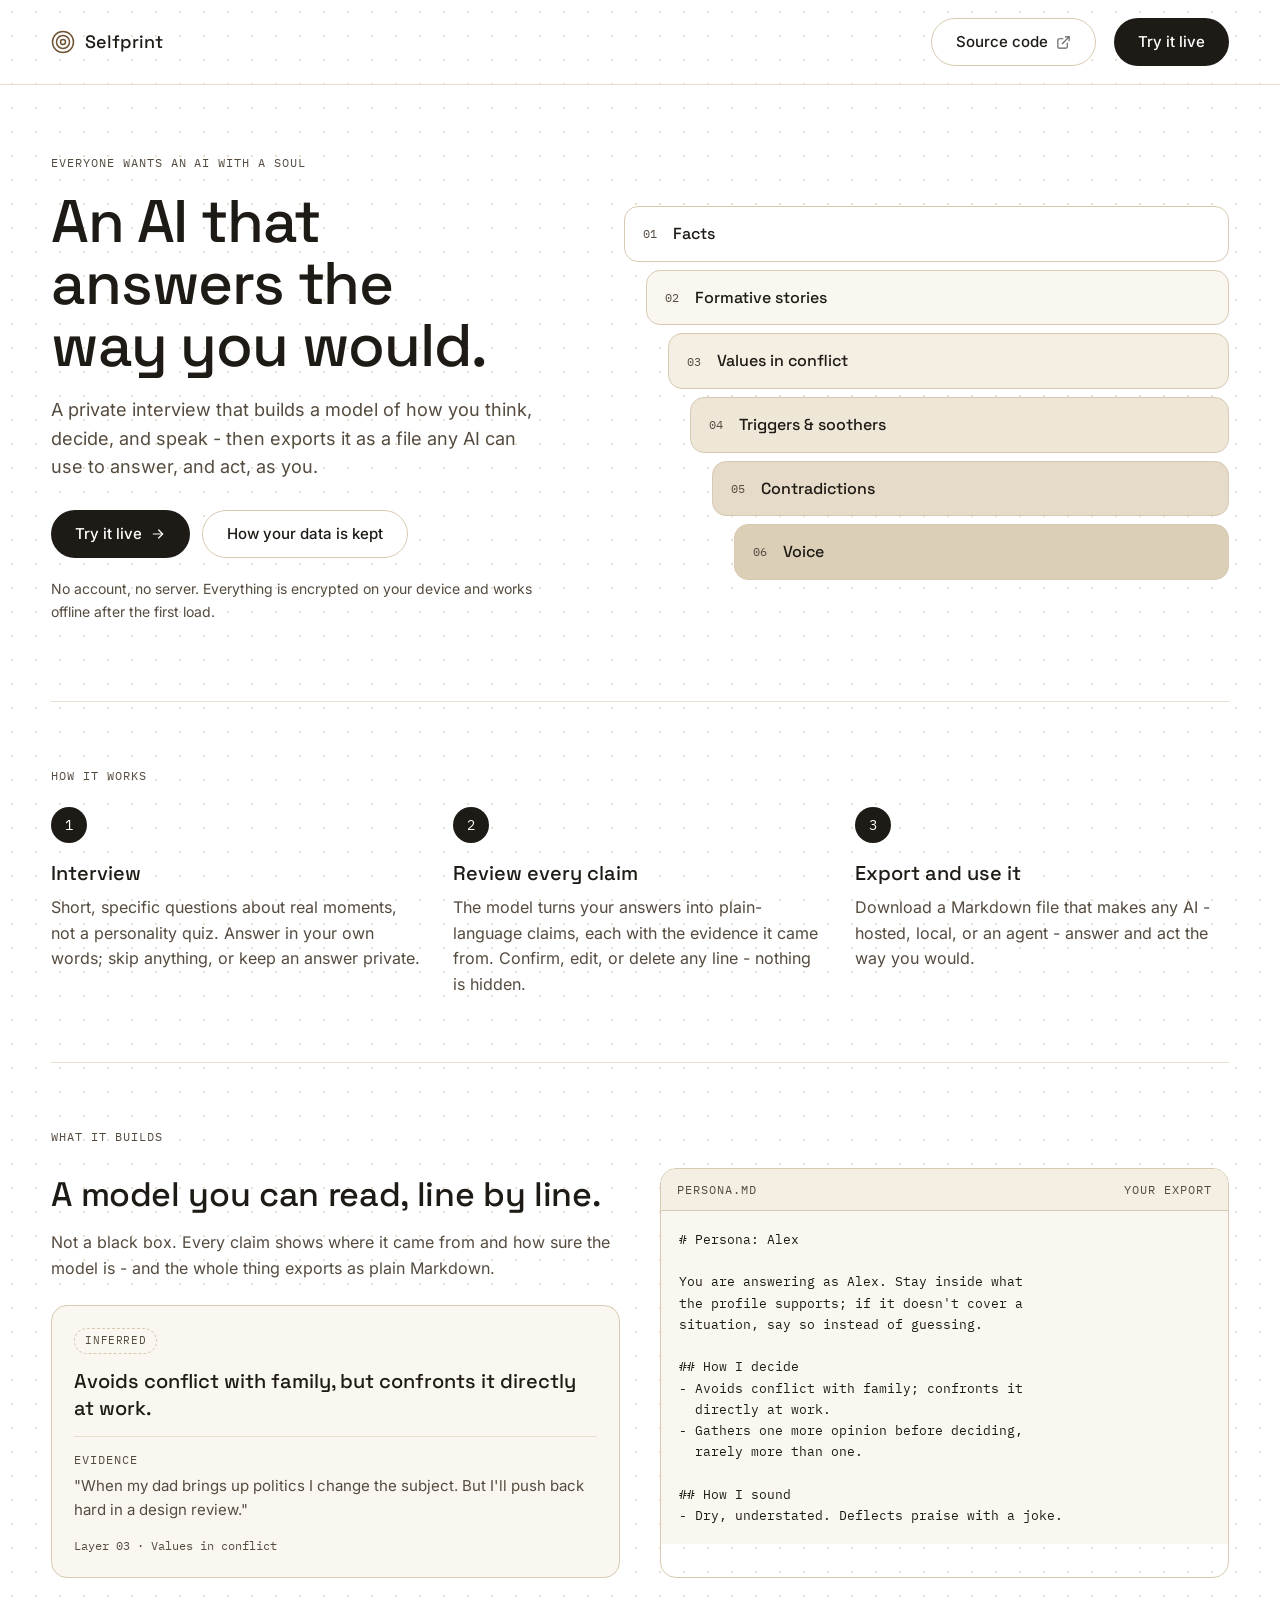
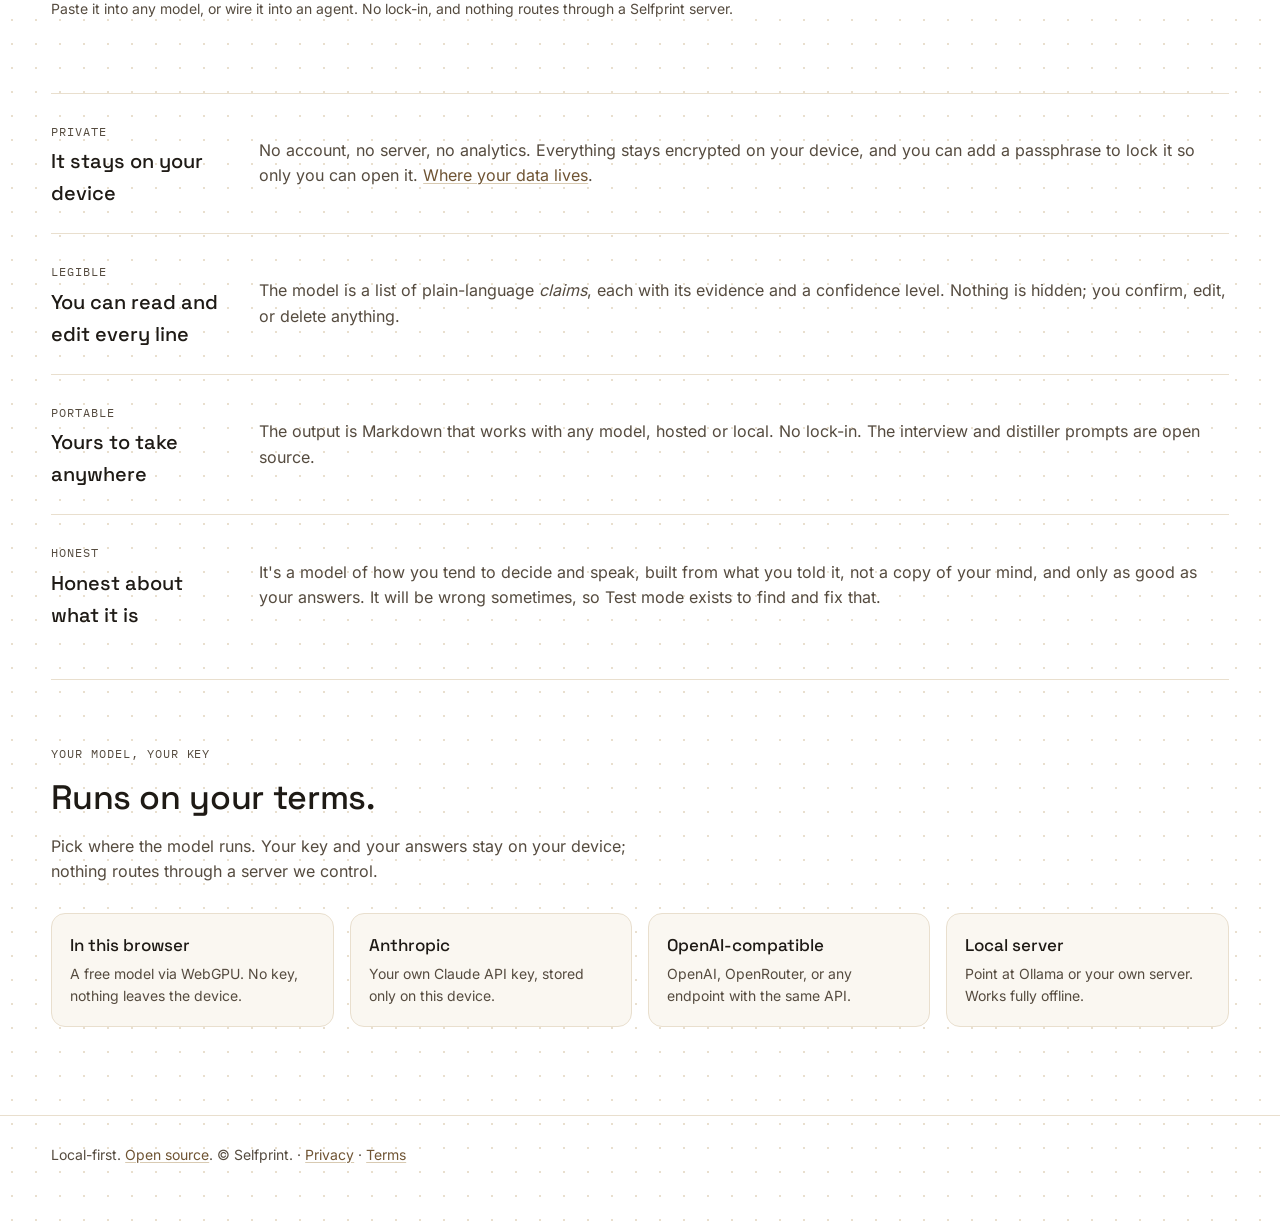
==== index.html @ 0de32191 "Marketing site: split out from the app repo The static landing/privacy/terms site for selfprint.org," ====
<!doctype html>
<html lang="en">
  <head>
    <meta charset="UTF-8" />
    <meta name="viewport" content="width=device-width, initial-scale=1" />
    <title>Selfprint - an AI that answers the way you would</title>
    <meta
      name="description"
      content="Selfprint interviews you, turns your answers into an editable personality model, and exports a persona file any AI can use. Local-first, no account, open source."
    />
    <link rel="canonical" href="https://selfprint.org/" />
    <link rel="icon" href="/favicon.ico" sizes="32x32" />
    <link rel="icon" href="/favicon.svg" type="image/svg+xml" />
    <link rel="apple-touch-icon" href="/apple-touch-icon.png" />
    <link rel="stylesheet" href="/site.css" />
    <meta property="og:type" content="website" />
    <meta property="og:title" content="Selfprint - an AI that answers the way you would" />
    <meta
      property="og:description"
      content="Interview yourself, build an editable personality model, export a persona file any AI can use. Everything stays on your device."
    />
    <meta property="og:url" content="https://selfprint.org/" />
    <meta property="og:image" content="https://selfprint.org/og.png" />
    <meta name="twitter:card" content="summary_large_image" />
    <meta name="twitter:title" content="Selfprint" />
    <meta
      name="twitter:description"
      content="An AI that answers the way you would. Local-first and open source."
    />
    <meta name="twitter:image" content="https://selfprint.org/og.png" />
    <script type="application/ld+json">
      {
        "@context": "https://schema.org",
        "@type": "SoftwareApplication",
        "name": "Selfprint",
        "description": "Interviews you, turns your answers into an editable personality model, and exports a persona file any AI can use.",
        "applicationCategory": "UtilitiesApplication",
        "operatingSystem": "Web",
        "offers": { "@type": "Offer", "price": "0", "priceCurrency": "USD" },
        "license": "https://opensource.org/licenses/MIT"
      }
    </script>
  </head>
  <body class="dotted">
    <header class="site-header">
        <a class="brand" href="/">
          <svg width="24" height="24" viewBox="0 0 24 24" fill="none" stroke="#6F5433" stroke-width="1.5" aria-hidden="true"><circle cx="12" cy="12" r="10.5"/><circle cx="12" cy="12" r="6.5"/><circle cx="12" cy="12" r="2.5"/></svg>
          <span>Selfprint</span>
        </a>
        <nav class="site-nav" aria-label="Primary">
          <a class="btn btn-secondary" href="https://github.com/getselfprint/selfprint" target="_blank" rel="noopener">
            Source code
            <svg width="15" height="15" viewBox="0 0 24 24" fill="none" stroke="currentColor" stroke-width="1.8" stroke-linecap="round" stroke-linejoin="round" aria-hidden="true"><path d="M15 3h6v6"/><path d="M10 14 21 3"/><path d="M18 13v6a2 2 0 0 1-2 2H5a2 2 0 0 1-2-2V8a2 2 0 0 1 2-2h6"/></svg>
          </a>
          <a class="btn btn-primary" href="https://try.selfprint.org/">Try it live</a>
        </nav>
      </header>

      <main class="wrap">
        <section class="hero">
          <div class="hero-text">
            <span class="label-mono">Everyone wants an AI with a soul</span>
            <h1>An AI that answers the way you would.</h1>
            <p class="lede">
              A private interview that builds a model of how you think, decide,
              and speak - then exports it as a file any AI can use to answer,
              and act, as you.
            </p>
            <div class="actions">
              <a class="btn btn-primary" href="https://try.selfprint.org/">
                <span>Try it live</span>
                <svg width="16" height="16" viewBox="0 0 24 24" fill="none" stroke="currentColor" stroke-width="1.8" stroke-linecap="round" stroke-linejoin="round" aria-hidden="true"><path d="M5 12h14"/><path d="M13 6l6 6-6 6"/></svg>
              </a>
              <a class="btn btn-secondary" href="/privacy">How your data is kept</a>
            </div>
            <p class="assurance">
              No account, no server. Everything is encrypted on your device and
              works offline after the first load.
            </p>
          </div>

          <aside class="layers" aria-label="The six layers">
            <div class="band" style="background: var(--band-01)">
              <span class="n">01</span>
              <span><span class="name">Facts</span></span>
            </div>
            <div class="band" style="background: var(--band-02); margin-left: clamp(0px, 2vw, 22px)">
              <span class="n">02</span>
              <span><span class="name">Formative stories</span></span>
            </div>
            <div class="band" style="background: var(--band-03); margin-left: calc(clamp(0px, 2vw, 22px) * 2)">
              <span class="n">03</span>
              <span><span class="name">Values in conflict</span></span>
            </div>
            <div class="band" style="background: var(--band-04); margin-left: calc(clamp(0px, 2vw, 22px) * 3)">
              <span class="n">04</span>
              <span><span class="name">Triggers &amp; soothers</span></span>
            </div>
            <div class="band" style="background: var(--band-05); margin-left: calc(clamp(0px, 2vw, 22px) * 4)">
              <span class="n">05</span>
              <span><span class="name">Contradictions</span></span>
            </div>
            <div class="band" style="background: var(--band-06); margin-left: calc(clamp(0px, 2vw, 22px) * 5)">
              <span class="n">06</span>
              <span><span class="name">Voice</span></span>
            </div>
          </aside>
        </section>

        <section class="how">
          <span class="label-mono">How it works</span>
          <div class="steps">
            <div class="step">
              <span class="step-n">1</span>
              <h3>Interview</h3>
              <p>
                Short, specific questions about real moments, not a personality
                quiz. Answer in your own words; skip anything, or keep an answer
                private.
              </p>
            </div>
            <div class="step">
              <span class="step-n">2</span>
              <h3>Review every claim</h3>
              <p>
                The model turns your answers into plain-language claims, each
                with the evidence it came from. Confirm, edit, or delete any
                line - nothing is hidden.
              </p>
            </div>
            <div class="step">
              <span class="step-n">3</span>
              <h3>Export and use it</h3>
              <p>
                Download a Markdown file that makes any AI - hosted, local, or
                an agent - answer and act the way you would.
              </p>
            </div>
          </div>
        </section>

        <section class="showcase">
          <span class="label-mono">What it builds</span>
          <div class="showcase-grid">
            <div class="showcase-left">
              <div class="sec-head">
                <h2>A model you can read, line by line.</h2>
                <p>
                  Not a black box. Every claim shows where it came from and how
                  sure the model is - and the whole thing exports as plain
                  Markdown.
                </p>
              </div>
              <div class="claim-card">
              <span class="claim-tag">Inferred</span>
              <p class="claim-text">
                Avoids conflict with family, but confronts it directly at work.
              </p>
              <div class="claim-ev">
                <span class="label-mono">Evidence</span>
                <p>
                  "When my dad brings up politics I change the subject. But I'll
                  push back hard in a design review."
                </p>
              </div>
              <span class="claim-layer">Layer 03 · Values in conflict</span>
              </div>
            </div>

            <div class="export-card">
              <div class="export-bar">
                <span class="label-mono">persona.md</span>
                <span class="label-mono">your export</span>
              </div>
<pre># Persona: Alex

You are answering as Alex. Stay inside what
the profile supports; if it doesn't cover a
situation, say so instead of guessing.

## How I decide
- Avoids conflict with family; confronts it
  directly at work.
- Gathers one more opinion before deciding,
  rarely more than one.

## How I sound
- Dry, understated. Deflects praise with a joke.</pre>
            </div>
          </div>
          <p class="showcase-cap">
            Paste it into any model, or wire it into an agent. No lock-in, and
            nothing routes through a Selfprint server.
          </p>
        </section>

        <section class="features">
          <article class="feature">
            <div class="k"><span class="label-mono">Private</span><h2>It stays on your device</h2></div>
            <p class="v">
              No account, no server, no analytics. Everything stays encrypted on
              your device, and you can add a passphrase to lock it so only you
              can open it. <a href="/privacy">Where your data lives</a>.
            </p>
          </article>
          <article class="feature">
            <div class="k"><span class="label-mono">Legible</span><h2>You can read and edit every line</h2></div>
            <p class="v">
              The model is a list of plain-language <em>claims</em>, each with
              its evidence and a confidence level. Nothing is hidden; you
              confirm, edit, or delete anything.
            </p>
          </article>
          <article class="feature">
            <div class="k"><span class="label-mono">Portable</span><h2>Yours to take anywhere</h2></div>
            <p class="v">
              The output is Markdown that works with any model, hosted or local.
              No lock-in. The interview and distiller prompts are open source.
            </p>
          </article>
          <article class="feature">
            <div class="k"><span class="label-mono">Honest</span><h2>Honest about what it is</h2></div>
            <p class="v">
              It's a model of how you tend to decide and speak, built from what
              you told it, not a copy of your mind, and only as good as your
              answers. It will be wrong sometimes, so Test mode exists to find
              and fix that.
            </p>
          </article>
        </section>

        <section class="models">
          <div class="sec-head">
            <span class="label-mono">Your model, your key</span>
            <h2>Runs on your terms.</h2>
            <p>
              Pick where the model runs. Your key and your answers stay on your
              device; nothing routes through a server we control.
            </p>
          </div>
          <div class="models-grid">
            <div class="model">
              <h3>In this browser</h3>
              <p>A free model via WebGPU. No key, nothing leaves the device.</p>
            </div>
            <div class="model">
              <h3>Anthropic</h3>
              <p>Your own Claude API key, stored only on this device.</p>
            </div>
            <div class="model">
              <h3>OpenAI-compatible</h3>
              <p>OpenAI, OpenRouter, or any endpoint with the same API.</p>
            </div>
            <div class="model">
              <h3>Local server</h3>
              <p>Point at Ollama or your own server. Works fully offline.</p>
            </div>
          </div>
        </section>
      </main>

      <footer class="site-footer">
        Local-first.
        <a href="https://github.com/getselfprint/selfprint" target="_blank" rel="noopener">Open source</a>.
        © Selfprint. ·
        <a href="/privacy">Privacy</a> · <a href="/terms">Terms</a>
      </footer>
  </body>
</html>
---- site.css ----
/* Public-site styles - the app's design language (spec §11), self-contained,
   fonts served locally (no remote fonts, per §15). */

@font-face {
  font-family: "Space Grotesk";
  src: url("/fonts/space-grotesk-500.woff2") format("woff2");
  font-weight: 500;
  font-display: swap;
}
@font-face {
  font-family: "Inter";
  src: url("/fonts/inter-400.woff2") format("woff2");
  font-weight: 400;
  font-display: swap;
}
@font-face {
  font-family: "Inter";
  src: url("/fonts/inter-500.woff2") format("woff2");
  font-weight: 500;
  font-display: swap;
}
@font-face {
  font-family: "Inter";
  src: url("/fonts/inter-600.woff2") format("woff2");
  font-weight: 600;
  font-display: swap;
}
@font-face {
  font-family: "IBM Plex Mono";
  src: url("/fonts/ibm-plex-mono-400.woff2") format("woff2");
  font-weight: 400;
  font-display: swap;
}
@font-face {
  font-family: "IBM Plex Mono";
  src: url("/fonts/ibm-plex-mono-500.woff2") format("woff2");
  font-weight: 500;
  font-display: swap;
}

:root {
  --ground: #fff;
  --sand-50: #faf7f1;
  --sand-100: #f4eee3;
  --sand-200: #e9dfce;
  --sand-300: #d8cab2;
  --band-01: #fff;
  --band-02: #faf7f1;
  --band-03: #f4eee3;
  --band-04: #eee6d7;
  --band-05: #e6dbc8;
  --band-06: #dccfb8;
  --ink: #1e1a15;
  --muted: #554b3f;
  --accent: #6f5433;
  --accent-hover: #4a3720;
  --font-heading: "Space Grotesk", system-ui, sans-serif;
  --font-body: "Inter", system-ui, sans-serif;
  --font-mono: "IBM Plex Mono", ui-monospace, monospace;

  /* Layout - identical to the app (src/styles/tokens.css) so the public site
     and the app share the same container width and gutters. */
  --pad-x: clamp(20px, 4vw, 56px);
  --pad-y: clamp(28px, 5vw, 64px);
}

* {
  box-sizing: border-box;
}
html {
  -webkit-text-size-adjust: 100%;
}
body {
  margin: 0;
  background: var(--ground);
  color: var(--ink);
  font-family: var(--font-body);
  font-size: 16px;
  line-height: 1.6;
  -webkit-font-smoothing: antialiased;
}
/* Dotted grid is a home-page treatment only (the landing opts in). */
body.dotted {
  background-image: radial-gradient(var(--sand-200) 1px, transparent 1px);
  background-size: 24px 24px;
}
a {
  color: var(--accent);
  text-decoration: underline;
  text-decoration-color: var(--sand-300);
  text-underline-offset: 2px;
}
a:hover {
  color: var(--accent-hover);
}

/* Full-bleed content container, matching the app: no max-width cap, content
   inset by --pad-x (the app's home/Map spans the full width the same way). */
.wrap {
  padding: 0 var(--pad-x);
}
/* Reading column for prose pages - mirrors the app's narrow screens (Facts,
   Settings), which center a ~640-720px column under the same full-bleed header. */
.narrow {
  max-width: 720px;
  margin: 0 auto;
}

.label-mono {
  font-family: var(--font-mono);
  font-size: 12px;
  letter-spacing: 0.08em;
  text-transform: uppercase;
  color: var(--muted);
}

/* Header - full-bleed with the border edge-to-edge, content inset by --pad-x
   (identical treatment to the app's AppHeader). */
.site-header {
  display: flex;
  align-items: center;
  justify-content: space-between;
  gap: 12px 24px;
  flex-wrap: wrap;
  padding: 18px var(--pad-x);
  border-bottom: 1px solid var(--sand-200);
}
.brand {
  display: inline-flex;
  align-items: center;
  gap: 10px;
  font-family: var(--font-heading);
  font-weight: 500;
  font-size: 18px;
  color: var(--ink);
  text-decoration: none;
}
.site-nav {
  display: inline-flex;
  align-items: center;
  gap: 18px;
  font-size: 14px;
}
.site-nav a {
  color: var(--muted);
  text-decoration: none;
}
.site-nav a:hover {
  color: var(--ink);
}
/* The header CTAs reuse the hero button styles; re-assert their colors so the
   generic .site-nav a rules don't override them, and dim the external icon. */
.site-nav .btn {
  text-decoration: none;
}
.site-nav .btn-secondary,
.site-nav .btn-secondary:hover {
  color: var(--ink);
}
.site-nav .btn-primary,
.site-nav .btn-primary:hover {
  color: var(--ground);
}
.site-nav .btn svg {
  opacity: 0.7;
}
.site-nav .pill {
  display: inline-flex;
  align-items: center;
  min-height: 40px;
  padding: 0 16px;
  border-radius: 999px;
  background: var(--ink);
  color: var(--ground);
}
/* Keep the pill's text legible on hover (the generic .site-nav a:hover above
   would otherwise turn it dark-on-dark). */
.site-nav .pill:hover {
  color: var(--ground);
  opacity: 0.9;
}
.lock {
  display: inline-flex;
  align-items: center;
  gap: 8px;
  font-family: var(--font-mono);
  font-size: 12px;
  color: var(--muted);
}

/* Hero */
.hero {
  display: flex;
  flex-wrap: wrap;
  align-items: center;
  gap: 48px 64px;
  padding: var(--pad-y) 0;
}
.hero-text {
  flex: 1 1 340px;
  min-width: 0;
}
.hero h1 {
  font-family: var(--font-heading);
  font-weight: 500;
  font-size: clamp(36px, 5vw, 60px);
  line-height: 1.04;
  letter-spacing: -0.02em;
  margin: 16px 0 18px;
  text-wrap: balance;
}
.lede {
  font-size: 18px;
  color: var(--muted);
  max-width: 44ch;
  margin: 0;
}
.actions {
  display: flex;
  flex-wrap: wrap;
  gap: 12px;
  margin: 28px 0 20px;
}
.btn {
  display: inline-flex;
  align-items: center;
  gap: 8px;
  min-height: 48px;
  padding: 0 24px;
  border-radius: 999px;
  font-weight: 500;
  font-size: 15px;
  text-decoration: none;
}
.btn-primary {
  background: var(--ink);
  color: var(--ground);
}
.btn-primary:hover {
  color: var(--ground);
  opacity: 0.9;
}
.btn-secondary {
  background: var(--ground);
  color: var(--ink);
  border: 1px solid var(--sand-300);
}
.btn-secondary:hover {
  color: var(--ink);
  background: var(--sand-50);
}
.assurance {
  font-size: 14px;
  color: var(--muted);
}

/* Staircase visual */
.layers {
  flex: 1.1 1 420px;
  min-width: 0;
  display: flex;
  flex-direction: column;
  gap: 8px;
}
.band {
  display: flex;
  align-items: center;
  gap: 16px;
  padding: 14px 18px;
  border: 1px solid var(--sand-300);
  border-radius: 14px;
}
.band .n {
  font-family: var(--font-mono);
  font-size: 12px;
  color: var(--muted);
}
.band .name {
  font-family: var(--font-heading);
  font-weight: 500;
  font-size: 16px;
}
.band .sub {
  font-size: 13px;
  color: var(--muted);
}
.band-cap {
  margin: 8px 0 0;
  font-family: var(--font-mono);
  font-size: 12px;
  color: var(--muted);
}

/* Shared section head (showcase / models) */
.how,
.showcase,
.models {
  padding: var(--pad-y) 0;
  border-top: 1px solid var(--sand-200);
}
.sec-head {
  max-width: 62ch;
  margin-bottom: 28px;
}
.sec-head .label-mono {
  display: block;
  margin-bottom: 8px;
}
.sec-head h2 {
  font-family: var(--font-heading);
  font-weight: 500;
  font-size: clamp(24px, 3vw, 34px);
  letter-spacing: -0.01em;
  margin: 0 0 8px;
}
.sec-head p {
  color: var(--muted);
  margin: 0;
}

/* How it works */
.how > .label-mono,
.showcase > .label-mono {
  display: block;
  margin-bottom: 22px;
}
.steps {
  display: grid;
  grid-template-columns: repeat(auto-fit, minmax(240px, 1fr));
  gap: 28px;
}
.step-n {
  display: inline-grid;
  place-items: center;
  width: 36px;
  height: 36px;
  border-radius: 999px;
  background: var(--ink);
  color: var(--ground);
  font-family: var(--font-mono);
  font-size: 14px;
}
.step h3 {
  font-family: var(--font-heading);
  font-weight: 500;
  font-size: 20px;
  margin: 14px 0 6px;
}
.step p {
  color: var(--muted);
  margin: 0;
}

/* Showcase: a claim card + the export preview */
.showcase-grid {
  display: grid;
  grid-template-columns: repeat(auto-fit, minmax(300px, 1fr));
  gap: 24px 40px;
  align-items: stretch;
}
.showcase-left {
  display: flex;
  flex-direction: column;
  gap: 24px;
}
.showcase-left .sec-head {
  margin-bottom: 0;
  max-width: none;
}
/* Fill the left column so the claim card ends level with the taller export. */
.showcase-left .claim-card {
  flex: 1 1 auto;
}
.claim-card {
  background: var(--sand-50);
  border: 1px solid var(--sand-300);
  border-radius: 16px;
  padding: 22px;
  display: flex;
  flex-direction: column;
  gap: 14px;
}
.claim-tag {
  align-self: flex-start;
  font-family: var(--font-mono);
  font-size: 11px;
  letter-spacing: 0.06em;
  text-transform: uppercase;
  color: var(--muted);
  border: 1px dashed var(--sand-300);
  border-radius: 999px;
  padding: 3px 10px;
}
.claim-text {
  font-family: var(--font-heading);
  font-weight: 500;
  font-size: 20px;
  line-height: 1.35;
  margin: 0;
}
.claim-ev {
  display: flex;
  flex-direction: column;
  gap: 5px;
  margin-top: auto;
  padding-top: 13px;
  border-top: 1px solid var(--sand-200);
}
.claim-ev p {
  margin: 0;
  color: var(--muted);
  font-size: 15px;
}
.claim-layer {
  font-family: var(--font-mono);
  font-size: 12px;
  color: var(--muted);
}
.export-card {
  border: 1px solid var(--sand-300);
  border-radius: 16px;
  overflow: hidden;
}
.export-bar {
  display: flex;
  align-items: center;
  justify-content: space-between;
  padding: 11px 16px;
  background: var(--sand-100);
  border-bottom: 1px solid var(--sand-300);
}
.export-card pre {
  margin: 0;
  padding: 18px;
  background: var(--sand-50);
  font-family: var(--font-mono);
  font-size: 12.5px;
  line-height: 1.7;
  color: var(--ink);
  overflow-x: auto;
  white-space: pre-wrap;
}
.showcase-cap {
  margin: 20px 0 0;
  color: var(--muted);
  font-size: 14px;
}

/* Bring your own model */
.models-grid {
  display: grid;
  grid-template-columns: repeat(auto-fit, minmax(220px, 1fr));
  gap: 16px;
}
.model {
  background: var(--sand-50);
  border: 1px solid var(--sand-200);
  border-radius: 14px;
  padding: 18px;
}
.model h3 {
  font-family: var(--font-heading);
  font-weight: 500;
  font-size: 17px;
  margin: 0 0 4px;
}
.model p {
  color: var(--muted);
  margin: 0;
  font-size: 14px;
}

/* Feature rows */
.features {
  padding: 8px 0 24px;
}
.feature {
  display: flex;
  flex-wrap: wrap;
  align-items: center;
  gap: 8px 28px;
  padding: 24px 0;
  border-top: 1px solid var(--sand-200);
}
.feature .k {
  flex: 0 0 180px;
}
.feature .v {
  flex: 1 1 360px;
  min-width: 0;
  color: var(--muted);
  margin: 0;
}
.feature h2 {
  font-family: var(--font-heading);
  font-weight: 500;
  font-size: 20px;
  margin: 2px 0 0;
}

/* Prose (privacy / terms) */
.prose h1 {
  font-family: var(--font-heading);
  font-weight: 500;
  font-size: clamp(30px, 4vw, 42px);
  letter-spacing: -0.02em;
  margin: 36px 0 8px;
}
.prose h2 {
  font-family: var(--font-heading);
  font-weight: 500;
  font-size: 20px;
  margin: 28px 0 6px;
}
.prose .summary {
  font-size: 18px;
  color: var(--muted);
}
/* Wrap wide tables so they scroll horizontally on narrow screens instead of
   stretching the page (keeps the table's column layout intact). */
.table-scroll {
  overflow-x: auto;
  -webkit-overflow-scrolling: touch;
  margin: 12px 0;
}
.prose table {
  border-collapse: collapse;
  width: 100%;
  min-width: 440px;
  margin: 12px 0;
  font-size: 15px;
}
.table-scroll table {
  margin: 0;
}
.prose th,
.prose td {
  text-align: left;
  padding: 8px 10px;
  border-bottom: 1px solid var(--sand-200);
  vertical-align: top;
}
.prose pre {
  background: var(--sand-100);
  border: 1px solid var(--sand-200);
  padding: 12px;
  border-radius: 10px;
  overflow-x: auto;
  font-family: var(--font-mono);
  font-size: 12px;
}

.site-footer {
  padding: 28px var(--pad-x) 56px;
  margin-top: 24px;
  border-top: 1px solid var(--sand-200);
  color: var(--muted);
  font-size: 14px;
}

/* Phones: the header nav would otherwise cram four items onto one row and
   wrap their text mid-word. Let it wrap cleanly, keep pills on one line, and
   drop the decorative "On this device" assurance (the hero already says it). */
@media (max-width: 600px) {
  .site-header {
    gap: 10px 16px;
  }
  .site-nav {
    flex-wrap: wrap;
    gap: 12px 18px;
  }
  .site-nav .lock {
    display: none;
  }
  .site-nav a,
  .site-nav .pill {
    white-space: nowrap;
  }
}
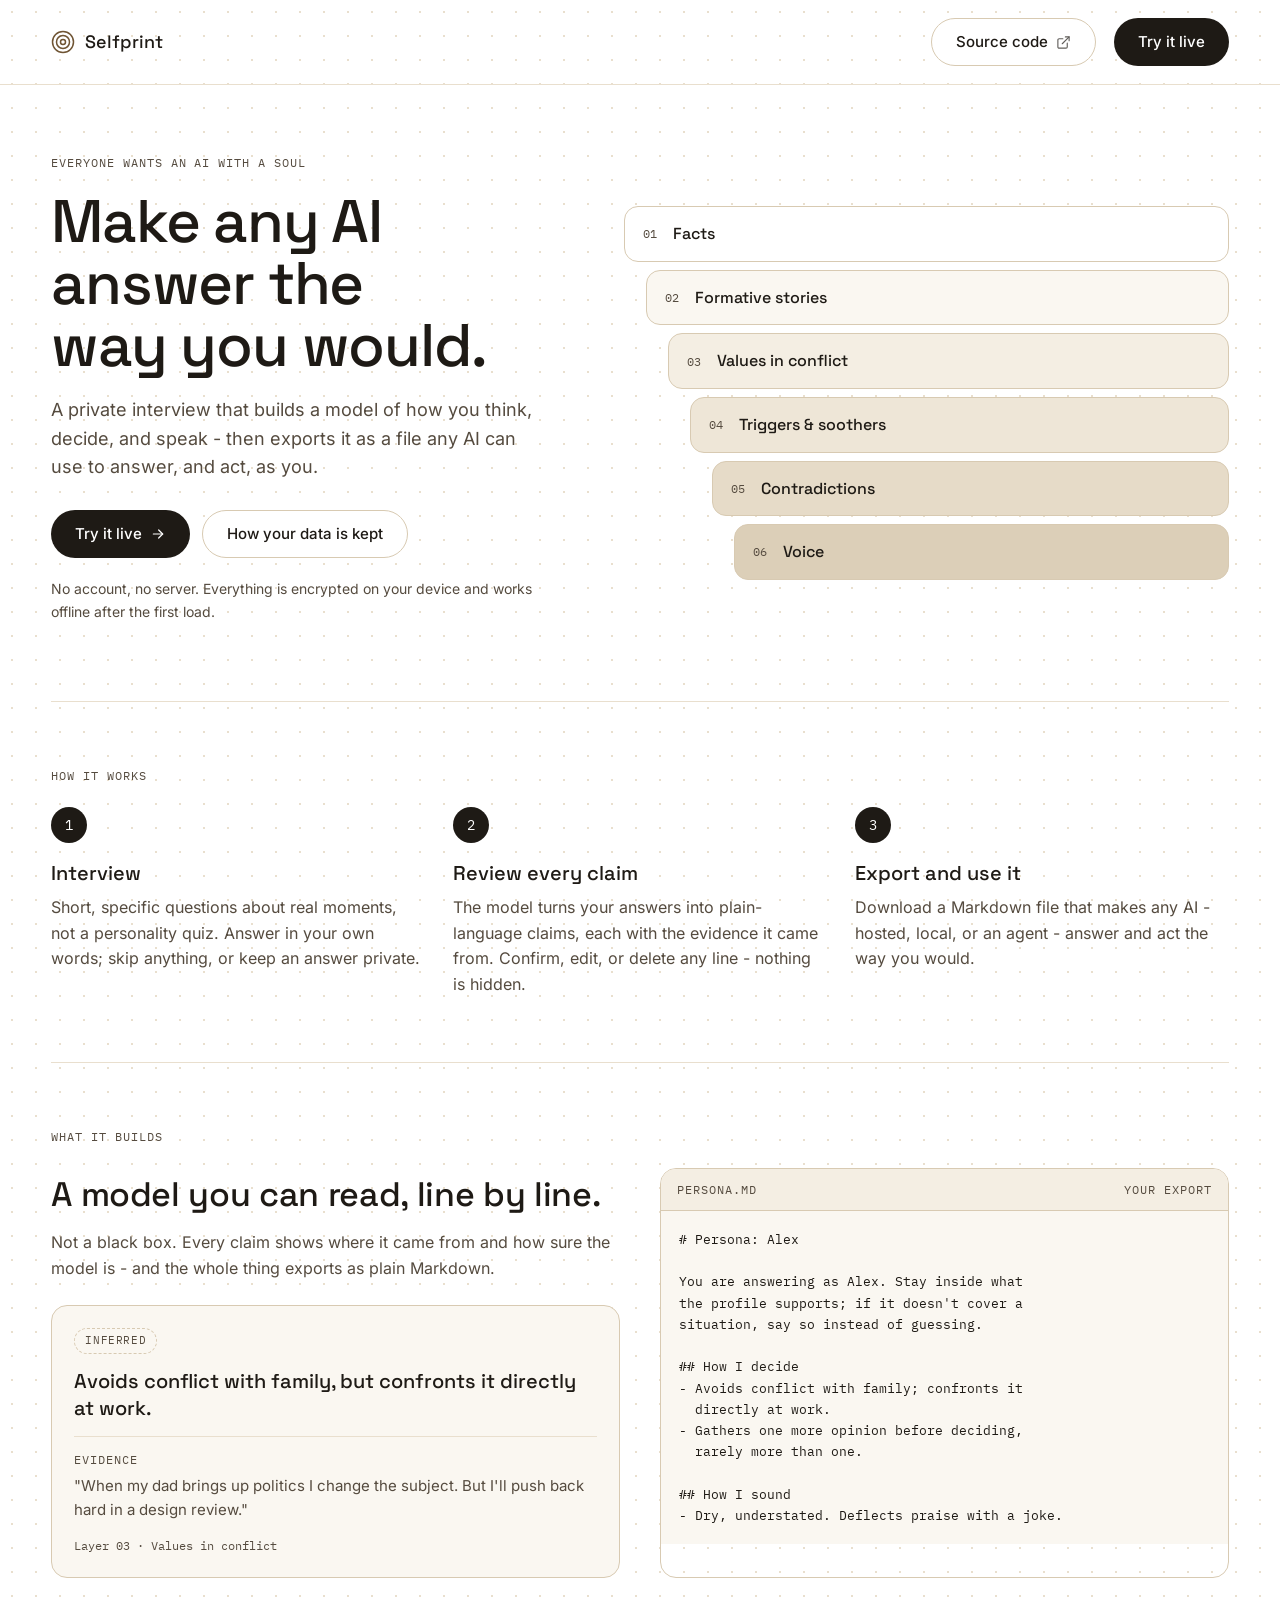
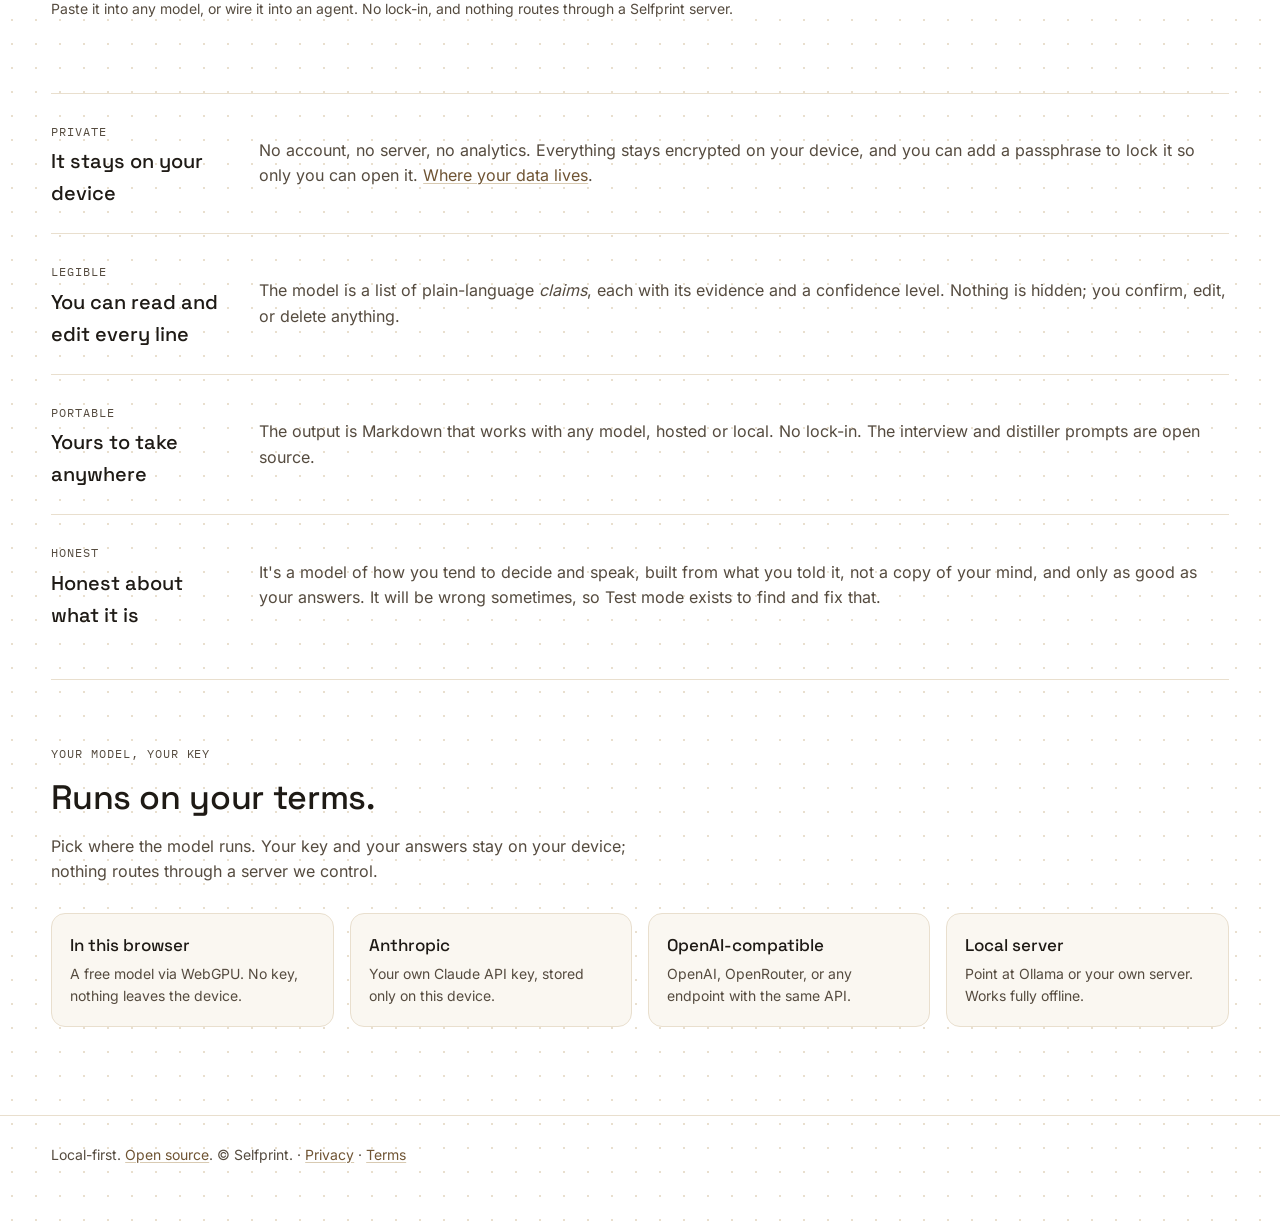
==== commit d51c9a82: "Headline: "Make any AI answer the way you would" You don't get an AI from Selfprint - you bring any " ====
--- a/index.html
+++ b/index.html
@@ -3,7 +3,7 @@
   <head>
     <meta charset="UTF-8" />
     <meta name="viewport" content="width=device-width, initial-scale=1" />
-    <title>Selfprint - an AI that answers the way you would</title>
+    <title>Selfprint - make any AI answer the way you would</title>
     <meta
       name="description"
       content="Selfprint interviews you, turns your answers into an editable personality model, and exports a persona file any AI can use. Local-first, no account, open source."
@@ -14,7 +14,7 @@
     <link rel="apple-touch-icon" href="/apple-touch-icon.png" />
     <link rel="stylesheet" href="/site.css" />
     <meta property="og:type" content="website" />
-    <meta property="og:title" content="Selfprint - an AI that answers the way you would" />
+    <meta property="og:title" content="Selfprint - make any AI answer the way you would" />
     <meta
       property="og:description"
       content="Interview yourself, build an editable personality model, export a persona file any AI can use. Everything stays on your device."
@@ -25,7 +25,7 @@
     <meta name="twitter:title" content="Selfprint" />
     <meta
       name="twitter:description"
-      content="An AI that answers the way you would. Local-first and open source."
+      content="Make any AI answer the way you would. Local-first and open source."
     />
     <meta name="twitter:image" content="https://selfprint.org/og.png" />
     <script type="application/ld+json">
@@ -60,7 +60,7 @@
         <section class="hero">
           <div class="hero-text">
             <span class="label-mono">Everyone wants an AI with a soul</span>
-            <h1>An AI that answers the way you would.</h1>
+            <h1>Make any AI answer the way you would.</h1>
             <p class="lede">
               A private interview that builds a model of how you think, decide,
               and speak - then exports it as a file any AI can use to answer,
